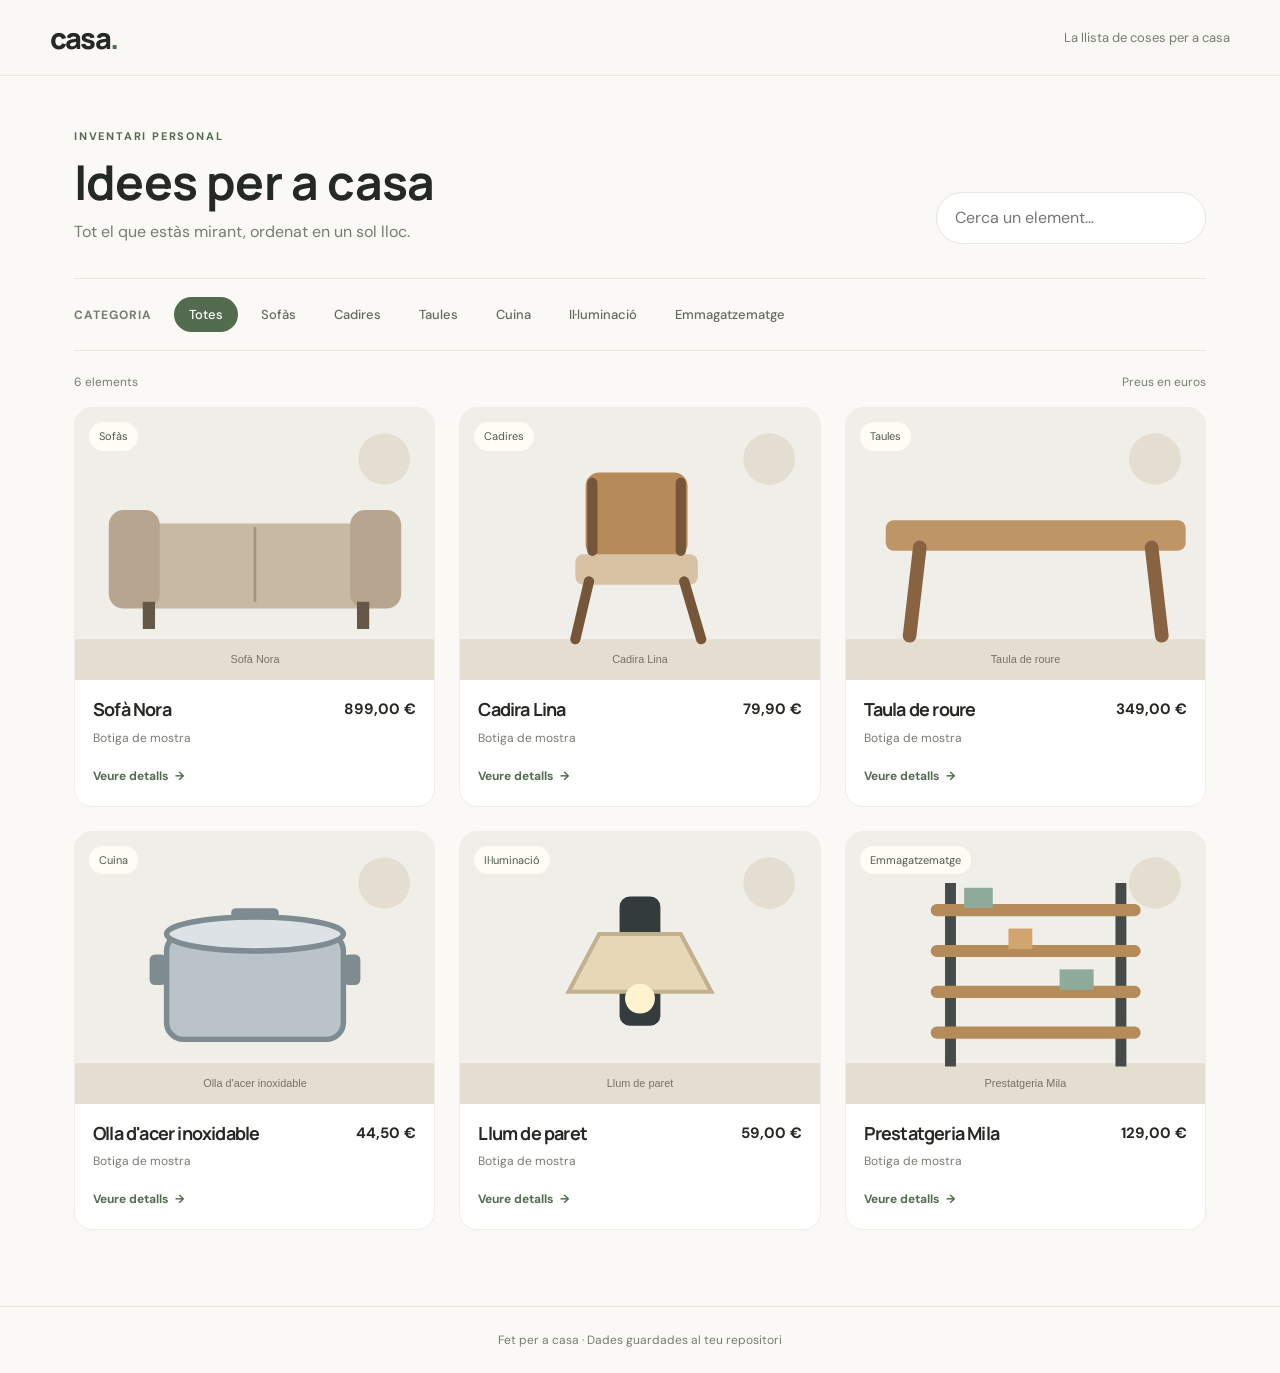
==== index.html @ 497bb358 "Arxius moguts a l'arrel del repositori" ====
<!doctype html>
<html lang="ca">
<head>
  <meta charset="utf-8">
  <meta name="viewport" content="width=device-width, initial-scale=1">
  <title>Casa — inventari</title>
  <link rel="stylesheet" href="assets/css/style.css">
</head>
<body>
  <header class="site-header">
    <a class="brand" href="./">casa<span>.</span></a>
    <p>La llista de coses per a casa</p>
  </header>
  <main class="container">
    <section class="intro">
      <div>
        <p class="eyebrow">INVENTARI PERSONAL</p>
        <h1>Idees per a casa</h1>
        <p class="muted">Tot el que estàs mirant, ordenat en un sol lloc.</p>
      </div>
      <label class="search-wrap"><span class="sr-only">Cerca per nom</span><input id="search" type="search" placeholder="Cerca un element…"></label>
    </section>
    <section class="filters" aria-label="Filtres per categoria">
      <span class="filter-label">Categoria</span>
      <div id="category-filters" class="filter-buttons"></div>
    </section>
    <div class="results-line"><span id="results-count">Carregant…</span><span>Preus en euros</span></div>
    <section id="items-grid" class="items-grid" aria-live="polite"></section>
    <p id="empty-state" class="empty-state" hidden>No hi ha elements que coincideixin amb aquests filtres.</p>
  </main>
  <footer class="site-footer">Fet per a casa · Dades guardades al teu repositori</footer>
  <script src="assets/js/app.js"></script>
</body>
</html>
---- assets/css/style.css ----
@import url('https://fonts.googleapis.com/css2?family=DM+Sans:wght@400;500;600;700&family=Manrope:wght@400;500;600;700;800&display=swap');

:root{--ink:#252923;--muted:#777c72;--line:#e6e5de;--paper:#faf9f5;--white:#fff;--accent:#536c50;--accent-light:#e9eee5;--radius:18px}
*{box-sizing:border-box}
body{margin:0;background:var(--paper);color:var(--ink);font-family:'DM Sans',sans-serif;line-height:1.5}
a{color:inherit;text-decoration:none}
.site-header{height:76px;padding:0 max(24px,calc((100vw - 1180px)/2));display:flex;align-items:center;justify-content:space-between;border-bottom:1px solid var(--line);background:rgba(250,249,245,.92)}
.brand{font:800 29px Manrope,sans-serif;letter-spacing:-1.8px}.brand span{color:var(--accent)}
.site-header p{font-size:13px;color:var(--muted);margin:0}
.container{max-width:1180px;margin:0 auto;padding:52px 24px 76px}
.intro{display:flex;align-items:end;justify-content:space-between;gap:30px;margin-bottom:34px}
.eyebrow{font-size:11px;letter-spacing:1.8px;font-weight:700;color:var(--accent);margin:0 0 10px}
h1,h2{font-family:Manrope,sans-serif;letter-spacing:-.8px}
h1{font-size:clamp(32px,4vw,48px);line-height:1.12;margin:0 0 12px}
.muted{color:var(--muted);margin:0}
.search-wrap input{width:270px;max-width:100%;border:1px solid var(--line);border-radius:999px;background:white;padding:13px 18px;font:inherit;outline:none}
.search-wrap input:focus{border-color:var(--accent);box-shadow:0 0 0 3px #536c501b}
.filters{display:flex;align-items:center;gap:22px;flex-wrap:wrap;border-top:1px solid var(--line);border-bottom:1px solid var(--line);padding:18px 0;margin-bottom:22px}
.filter-label{font-size:12px;font-weight:700;color:var(--muted);text-transform:uppercase;letter-spacing:1px}
.filter-buttons{display:flex;gap:8px;flex-wrap:wrap}
.filter-button{border:1px solid transparent;background:transparent;border-radius:999px;padding:8px 14px;font:500 13px 'DM Sans',sans-serif;color:#656a61;cursor:pointer}
.filter-button:hover{background:#f0efe9}.filter-button.active{background:var(--accent);color:white}
.results-line{display:flex;justify-content:space-between;color:var(--muted);font-size:12px;margin:0 0 16px}
.items-grid{display:grid;grid-template-columns:repeat(3,minmax(0,1fr));gap:24px}
.item-card{background:var(--white);border:1px solid #eeede7;border-radius:var(--radius);overflow:hidden;transition:transform .18s ease,box-shadow .18s ease}
.item-card:hover{transform:translateY(-3px);box-shadow:0 12px 30px #2529230b}
.card-image-link{display:block;position:relative;background:#efeee8;overflow:hidden}
.card-image{display:block;width:100%;aspect-ratio:1.32;object-fit:cover;transition:transform .3s ease}.item-card:hover .card-image{transform:scale(1.025)}
.category-tag{position:absolute;top:14px;left:14px;background:#fffdf5eF;border-radius:999px;padding:6px 10px;font-size:11px;color:#4f5c4b}
.card-content{padding:18px 18px 19px}
.card-heading{display:flex;align-items:start;justify-content:space-between;gap:10px}
.card-heading h2{font-size:18px;line-height:1.3;margin:0}.price{font-weight:700;white-space:nowrap;margin:0;font-size:15px}
.store{font-size:12px;color:var(--muted);margin:7px 0 16px}
.text-link{font-size:12px;color:var(--accent);font-weight:700}.text-link span{padding-left:4px}
.empty-state{text-align:center;padding:50px 10px;color:var(--muted)}
.site-footer{border-top:1px solid var(--line);padding:24px;text-align:center;font-size:12px;color:var(--muted)}
.back-link{display:inline-block;color:var(--accent);font-size:13px;font-weight:600;margin-bottom:30px}
.detail-container{padding-top:35px}
.detail-grid{display:grid;grid-template-columns:minmax(0,1.15fr) minmax(320px,.85fr);gap:56px;align-items:start}
.detail-gallery{display:grid;grid-template-columns:repeat(2,minmax(0,1fr));gap:12px}
.gallery-image{width:100%;aspect-ratio:1.1;object-fit:cover;border-radius:14px;background:#efeee8}
.gallery-image.main-photo{grid-column:span 2;aspect-ratio:1.35}
.detail-info{padding-top:10px}.detail-info h1{font-size:clamp(30px,3vw,42px);margin-bottom:12px}
.detail-price{font-size:25px;font-weight:700;margin:0 0 4px}
.description{margin:24px 0;color:#4f544d}
.spec-list{margin:22px 0 26px;border-top:1px solid var(--line)}
.spec-row{display:flex;justify-content:space-between;gap:20px;padding:12px 0;border-bottom:1px solid var(--line);font-size:13px}
.spec-row dt{color:var(--muted)}.spec-row dd{margin:0;text-align:right;font-weight:600}
.primary-link{display:inline-block;background:var(--accent);color:white;border-radius:999px;padding:12px 18px;font-size:13px;font-weight:700}
.error{padding:20px;background:#fff1ed;color:#8b2f1d;border-radius:12px}
.not-found{padding:50px 0}
.sr-only{position:absolute;width:1px;height:1px;padding:0;margin:-1px;overflow:hidden;clip:rect(0,0,0,0);white-space:nowrap;border:0}
@media(max-width:850px){.items-grid{grid-template-columns:repeat(2,minmax(0,1fr))}.detail-grid{gap:30px;grid-template-columns:1fr 1fr}}
@media(max-width:620px){.site-header{height:66px}.site-header p{font-size:11px}.container{padding:34px 16px 56px}.intro{align-items:stretch;flex-direction:column;gap:22px}.search-wrap input{width:100%}.filters{align-items:flex-start;gap:10px;flex-direction:column}.items-grid{grid-template-columns:1fr 1fr;gap:12px}.card-content{padding:13px}.card-heading{display:block}.card-heading h2{font-size:15px}.price{margin-top:7px}.card-image{aspect-ratio:1}.category-tag{top:8px;left:8px;font-size:10px}.detail-grid{grid-template-columns:1fr;gap:28px}.detail-gallery{gap:8px}.detail-info{padding:0}.results-line{font-size:11px}}
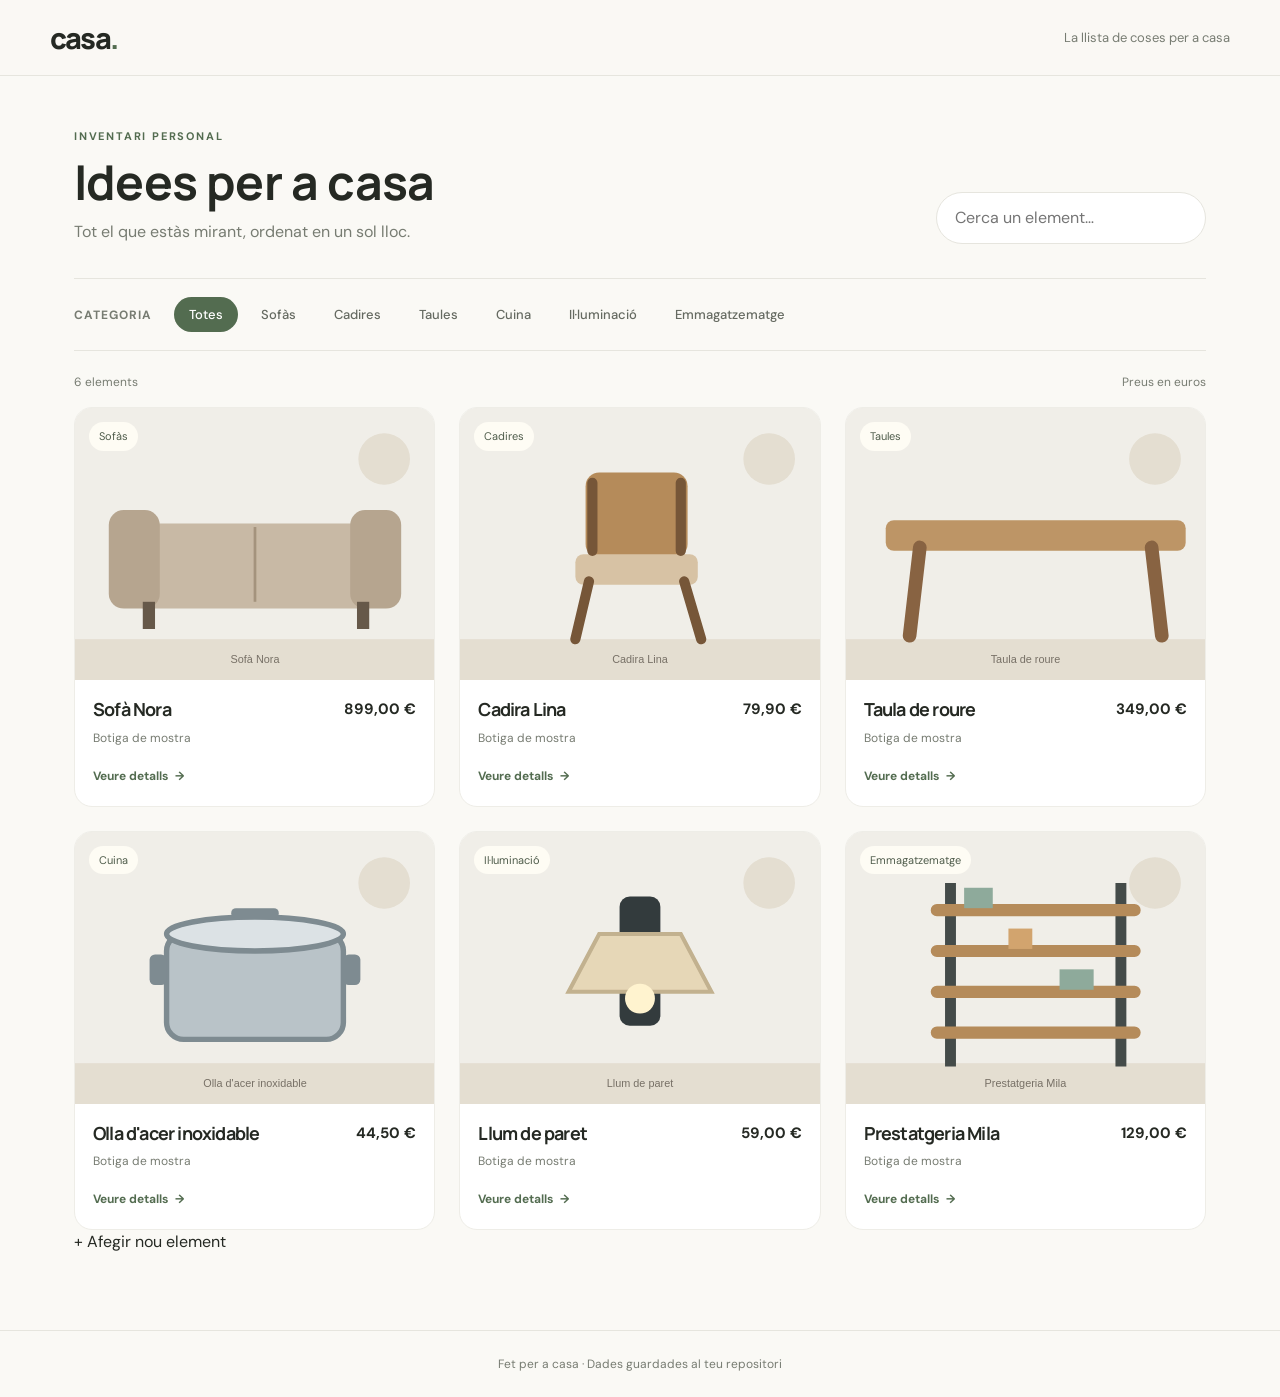
==== commit 5fa5176c: "Afegeix un botó a la pàgina d'inici" ====
--- a/index.html
+++ b/index.html
@@ -27,6 +27,9 @@
     <div class="results-line"><span id="results-count">Carregant…</span><span>Preus en euros</span></div>
     <section id="items-grid" class="items-grid" aria-live="polite"></section>
     <p id="empty-state" class="empty-state" hidden>No hi ha elements que coincideixin amb aquests filtres.</p>
+    <div class="actions">
+      <a href="nou.html" class="btn-add">+ Afegir nou element</a>
+    </div>
   </main>
   <footer class="site-footer">Fet per a casa · Dades guardades al teu repositori</footer>
   <script src="assets/js/app.js"></script>
